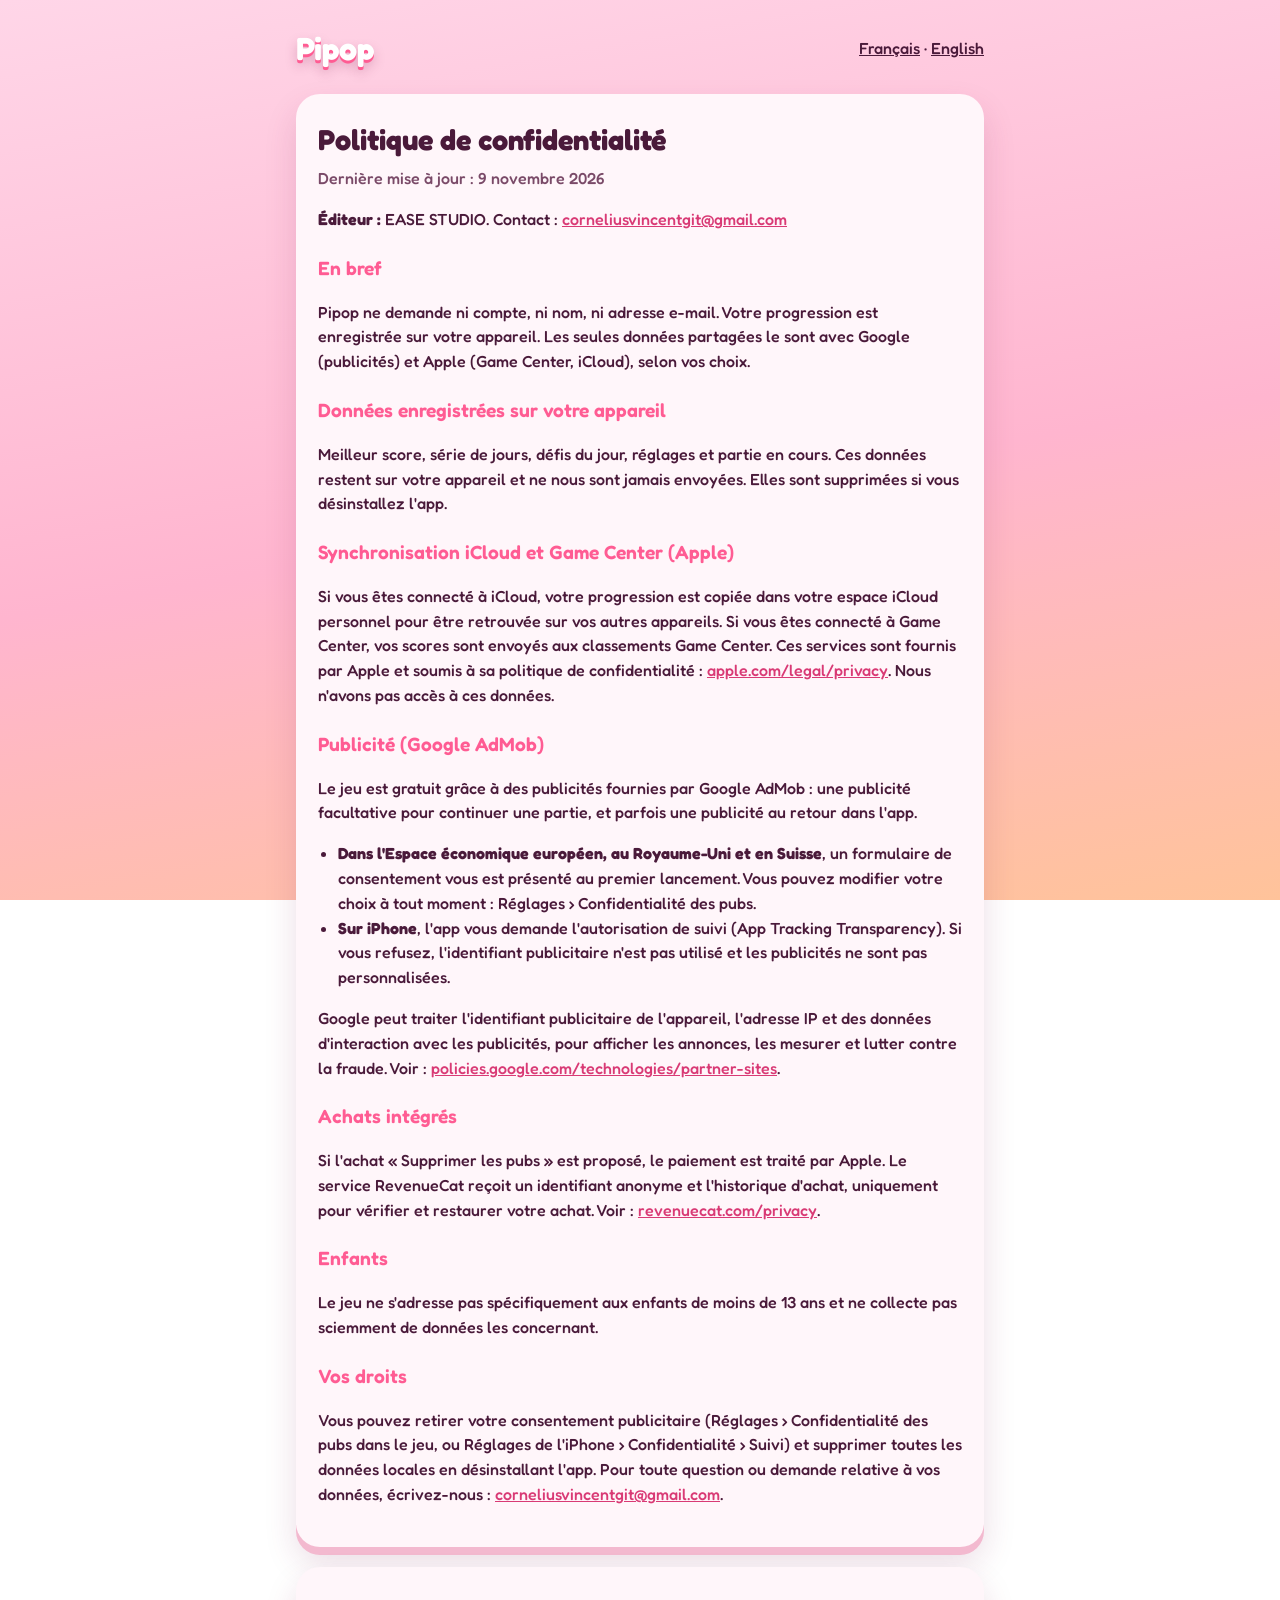
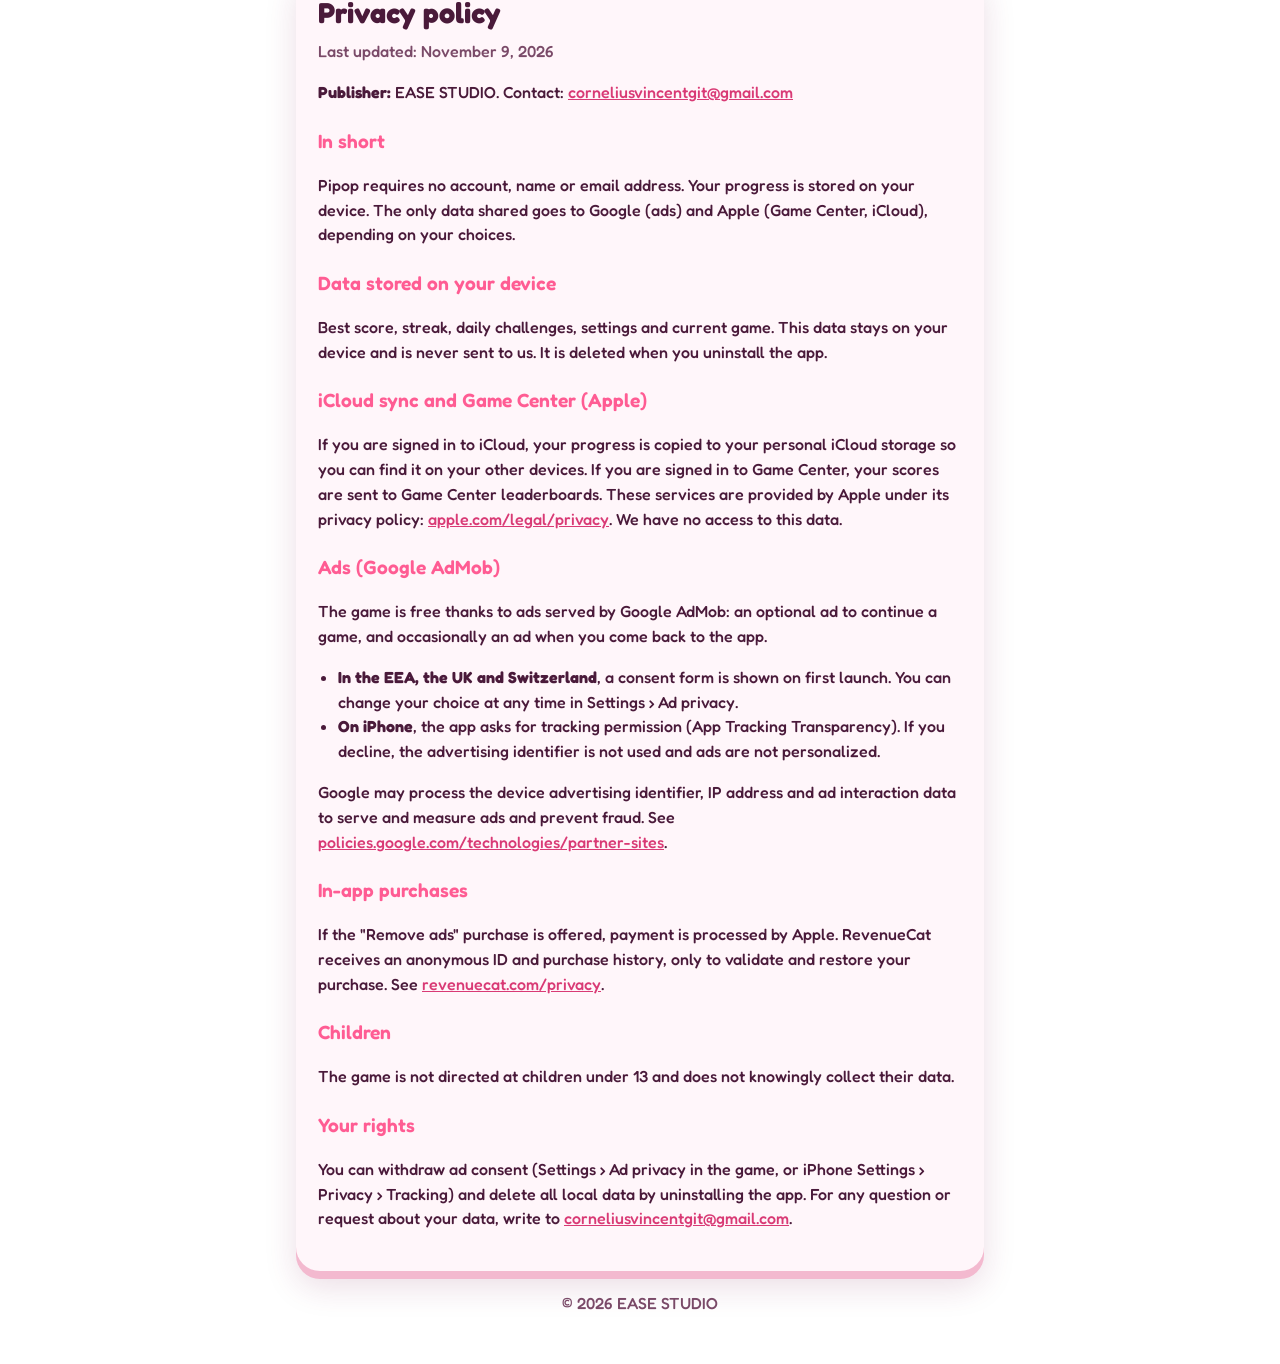
==== privacy.html @ 5be14065 "Pipop : politique de confidentialité et assistance" ====
<!doctype html>
<html lang="fr">
<head>
<meta charset="utf-8">
<meta name="viewport" content="width=device-width, initial-scale=1">
<title>Pipop : politique de confidentialité / Privacy policy</title>
<link rel="stylesheet" href="style.css">
</head>
<body>
<main>
  <header>
    <a class="logo" href="./">Pipop</a>
    <nav><a href="#fr">Français</a> · <a href="#en">English</a></nav>
  </header>

  <article id="fr" lang="fr">
    <h1>Politique de confidentialité</h1>
    <p class="meta">Dernière mise à jour : 9 novembre 2026</p>
    <p><strong>Éditeur :</strong> EASE STUDIO. Contact : <a href="mailto:corneliusvincentgit@gmail.com">corneliusvincentgit@gmail.com</a></p>

    <h2>En bref</h2>
    <p>Pipop ne demande ni compte, ni nom, ni adresse e-mail. Votre progression est enregistrée sur votre appareil. Les seules données partagées le sont avec Google (publicités) et Apple (Game Center, iCloud), selon vos choix.</p>

    <h2>Données enregistrées sur votre appareil</h2>
    <p>Meilleur score, série de jours, défis du jour, réglages et partie en cours. Ces données restent sur votre appareil et ne nous sont jamais envoyées. Elles sont supprimées si vous désinstallez l'app.</p>

    <h2>Synchronisation iCloud et Game Center (Apple)</h2>
    <p>Si vous êtes connecté à iCloud, votre progression est copiée dans votre espace iCloud personnel pour être retrouvée sur vos autres appareils. Si vous êtes connecté à Game Center, vos scores sont envoyés aux classements Game Center. Ces services sont fournis par Apple et soumis à sa politique de confidentialité : <a href="https://www.apple.com/legal/privacy/">apple.com/legal/privacy</a>. Nous n'avons pas accès à ces données.</p>

    <h2>Publicité (Google AdMob)</h2>
    <p>Le jeu est gratuit grâce à des publicités fournies par Google AdMob : une publicité facultative pour continuer une partie, et parfois une publicité au retour dans l'app.</p>
    <ul>
      <li><strong>Dans l'Espace économique européen, au Royaume-Uni et en Suisse</strong>, un formulaire de consentement vous est présenté au premier lancement. Vous pouvez modifier votre choix à tout moment : Réglages › Confidentialité des pubs.</li>
      <li><strong>Sur iPhone</strong>, l'app vous demande l'autorisation de suivi (App Tracking Transparency). Si vous refusez, l'identifiant publicitaire n'est pas utilisé et les publicités ne sont pas personnalisées.</li>
    </ul>
    <p>Google peut traiter l'identifiant publicitaire de l'appareil, l'adresse IP et des données d'interaction avec les publicités, pour afficher les annonces, les mesurer et lutter contre la fraude. Voir : <a href="https://policies.google.com/technologies/partner-sites">policies.google.com/technologies/partner-sites</a>.</p>

    <h2>Achats intégrés</h2>
    <p>Si l'achat « Supprimer les pubs » est proposé, le paiement est traité par Apple. Le service RevenueCat reçoit un identifiant anonyme et l'historique d'achat, uniquement pour vérifier et restaurer votre achat. Voir : <a href="https://www.revenuecat.com/privacy">revenuecat.com/privacy</a>.</p>

    <h2>Enfants</h2>
    <p>Le jeu ne s'adresse pas spécifiquement aux enfants de moins de 13 ans et ne collecte pas sciemment de données les concernant.</p>

    <h2>Vos droits</h2>
    <p>Vous pouvez retirer votre consentement publicitaire (Réglages › Confidentialité des pubs dans le jeu, ou Réglages de l'iPhone › Confidentialité › Suivi) et supprimer toutes les données locales en désinstallant l'app. Pour toute question ou demande relative à vos données, écrivez-nous : <a href="mailto:corneliusvincentgit@gmail.com">corneliusvincentgit@gmail.com</a>.</p>
  </article>

  <article id="en" lang="en">
    <h1>Privacy policy</h1>
    <p class="meta">Last updated: November 9, 2026</p>
    <p><strong>Publisher:</strong> EASE STUDIO. Contact: <a href="mailto:corneliusvincentgit@gmail.com">corneliusvincentgit@gmail.com</a></p>

    <h2>In short</h2>
    <p>Pipop requires no account, name or email address. Your progress is stored on your device. The only data shared goes to Google (ads) and Apple (Game Center, iCloud), depending on your choices.</p>

    <h2>Data stored on your device</h2>
    <p>Best score, streak, daily challenges, settings and current game. This data stays on your device and is never sent to us. It is deleted when you uninstall the app.</p>

    <h2>iCloud sync and Game Center (Apple)</h2>
    <p>If you are signed in to iCloud, your progress is copied to your personal iCloud storage so you can find it on your other devices. If you are signed in to Game Center, your scores are sent to Game Center leaderboards. These services are provided by Apple under its privacy policy: <a href="https://www.apple.com/legal/privacy/">apple.com/legal/privacy</a>. We have no access to this data.</p>

    <h2>Ads (Google AdMob)</h2>
    <p>The game is free thanks to ads served by Google AdMob: an optional ad to continue a game, and occasionally an ad when you come back to the app.</p>
    <ul>
      <li><strong>In the EEA, the UK and Switzerland</strong>, a consent form is shown on first launch. You can change your choice at any time in Settings › Ad privacy.</li>
      <li><strong>On iPhone</strong>, the app asks for tracking permission (App Tracking Transparency). If you decline, the advertising identifier is not used and ads are not personalized.</li>
    </ul>
    <p>Google may process the device advertising identifier, IP address and ad interaction data to serve and measure ads and prevent fraud. See <a href="https://policies.google.com/technologies/partner-sites">policies.google.com/technologies/partner-sites</a>.</p>

    <h2>In-app purchases</h2>
    <p>If the "Remove ads" purchase is offered, payment is processed by Apple. RevenueCat receives an anonymous ID and purchase history, only to validate and restore your purchase. See <a href="https://www.revenuecat.com/privacy">revenuecat.com/privacy</a>.</p>

    <h2>Children</h2>
    <p>The game is not directed at children under 13 and does not knowingly collect their data.</p>

    <h2>Your rights</h2>
    <p>You can withdraw ad consent (Settings › Ad privacy in the game, or iPhone Settings › Privacy › Tracking) and delete all local data by uninstalling the app. For any question or request about your data, write to <a href="mailto:corneliusvincentgit@gmail.com">corneliusvincentgit@gmail.com</a>.</p>
  </article>
  <footer>© 2026 EASE STUDIO</footer>
</main>
</body>
</html>
---- style.css ----
@import url('https://fonts.googleapis.com/css2?family=Fredoka:wght@500;600;700&display=swap');

:root {
  --ink: #4a1a3a;
  --soft: #7a4a68;
  --pink: #ff5c93;
  --card: #fff6fa;
}
* { box-sizing: border-box; }
body {
  margin: 0;
  font-family: 'Fredoka', system-ui, sans-serif;
  font-weight: 500;
  color: var(--ink);
  background: linear-gradient(170deg, #ffd6e8 0%, #ffb5cf 55%, #ffc39a 100%) fixed;
  line-height: 1.55;
}
main { max-width: 720px; margin: 0 auto; padding: 24px 16px 48px; }
header { display: flex; justify-content: space-between; align-items: center; gap: 12px; flex-wrap: wrap; margin-bottom: 20px; }
.logo { font-size: 2rem; font-weight: 700; color: #fff; text-decoration: none; text-shadow: 0 3px 0 var(--pink), 0 6px 12px rgba(122, 30, 80, 0.25); }
nav a { color: var(--ink); }
article { background: var(--card); border-radius: 24px; padding: 24px 22px; margin-bottom: 20px; box-shadow: 0 8px 0 #f3b9cf, 0 16px 32px rgba(122, 30, 80, 0.15); }
h1 { margin: 0 0 4px; font-weight: 700; font-size: 1.8rem; }
h2 { font-weight: 600; font-size: 1.2rem; margin: 22px 0 6px; color: var(--pink); }
.meta { color: var(--soft); margin-top: 0; }
a { color: #d93a75; overflow-wrap: anywhere; }
ul { padding-left: 20px; }
footer { text-align: center; color: var(--soft); }
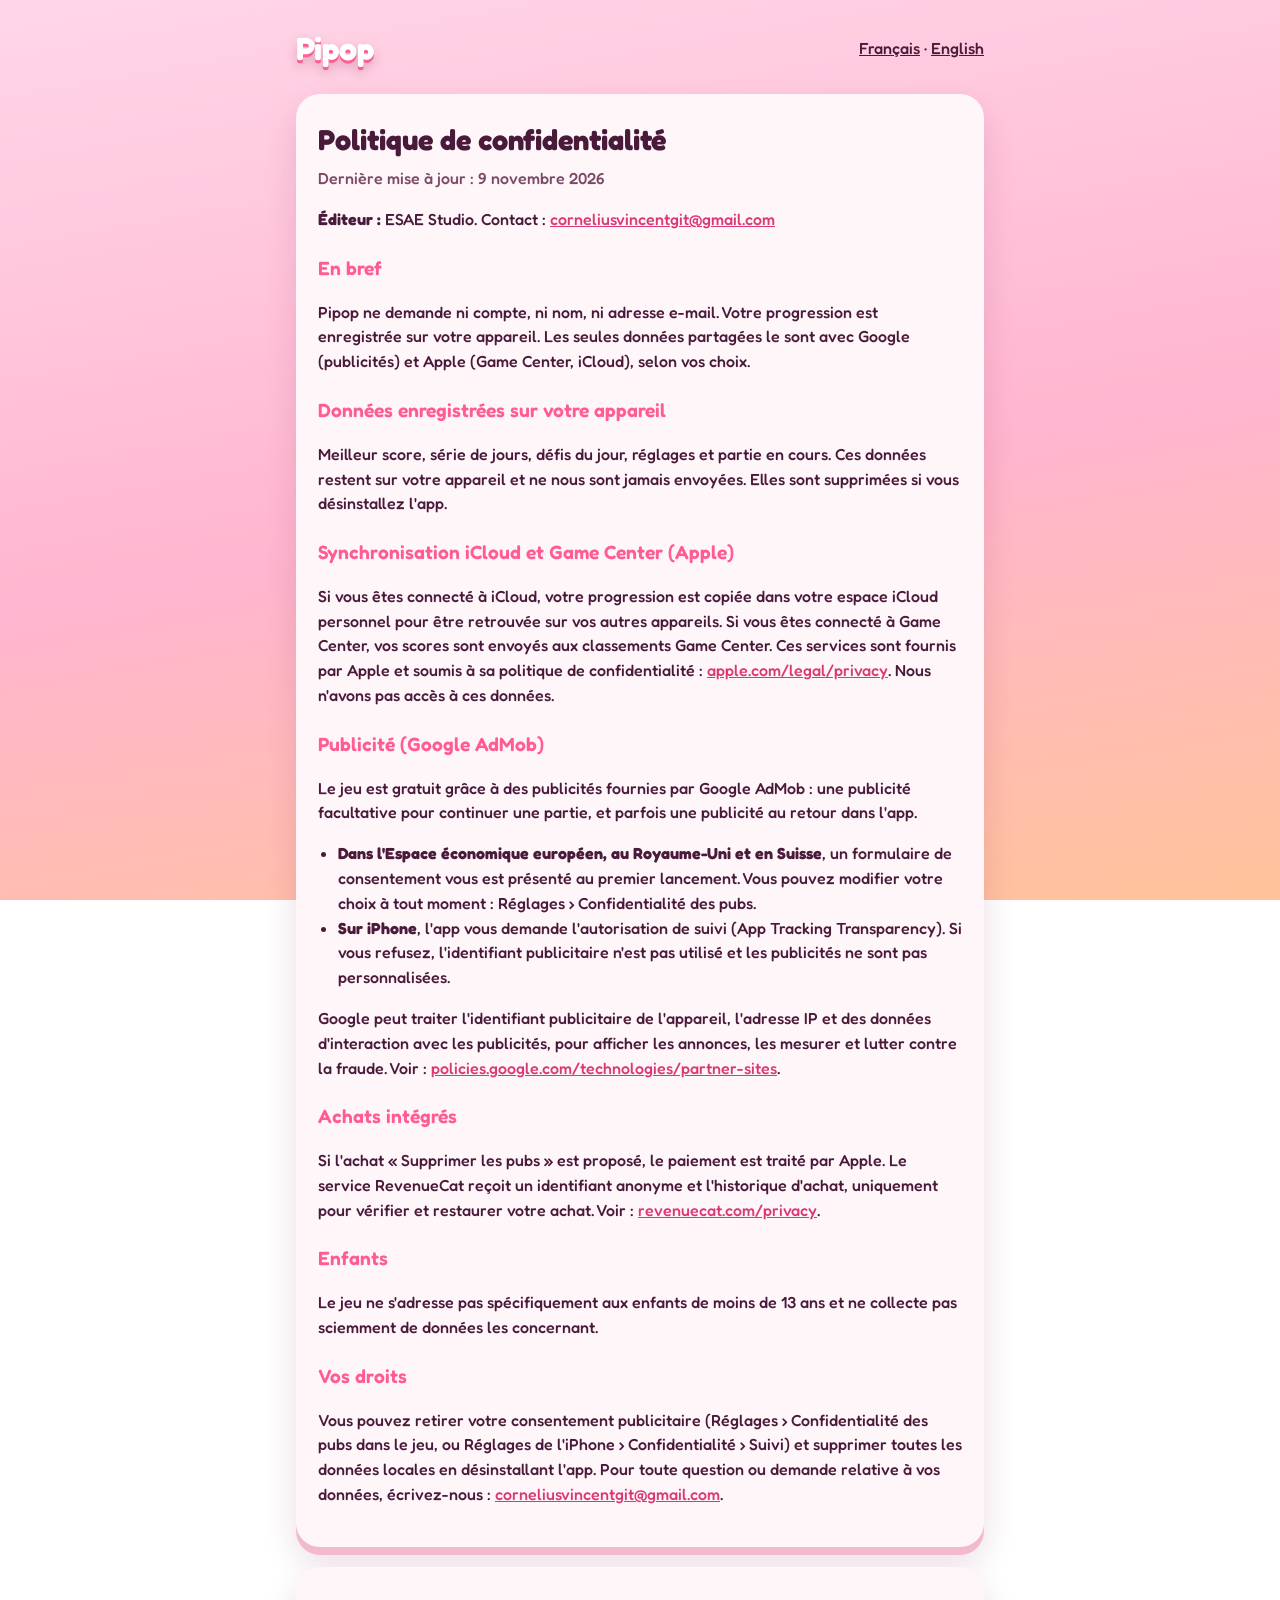
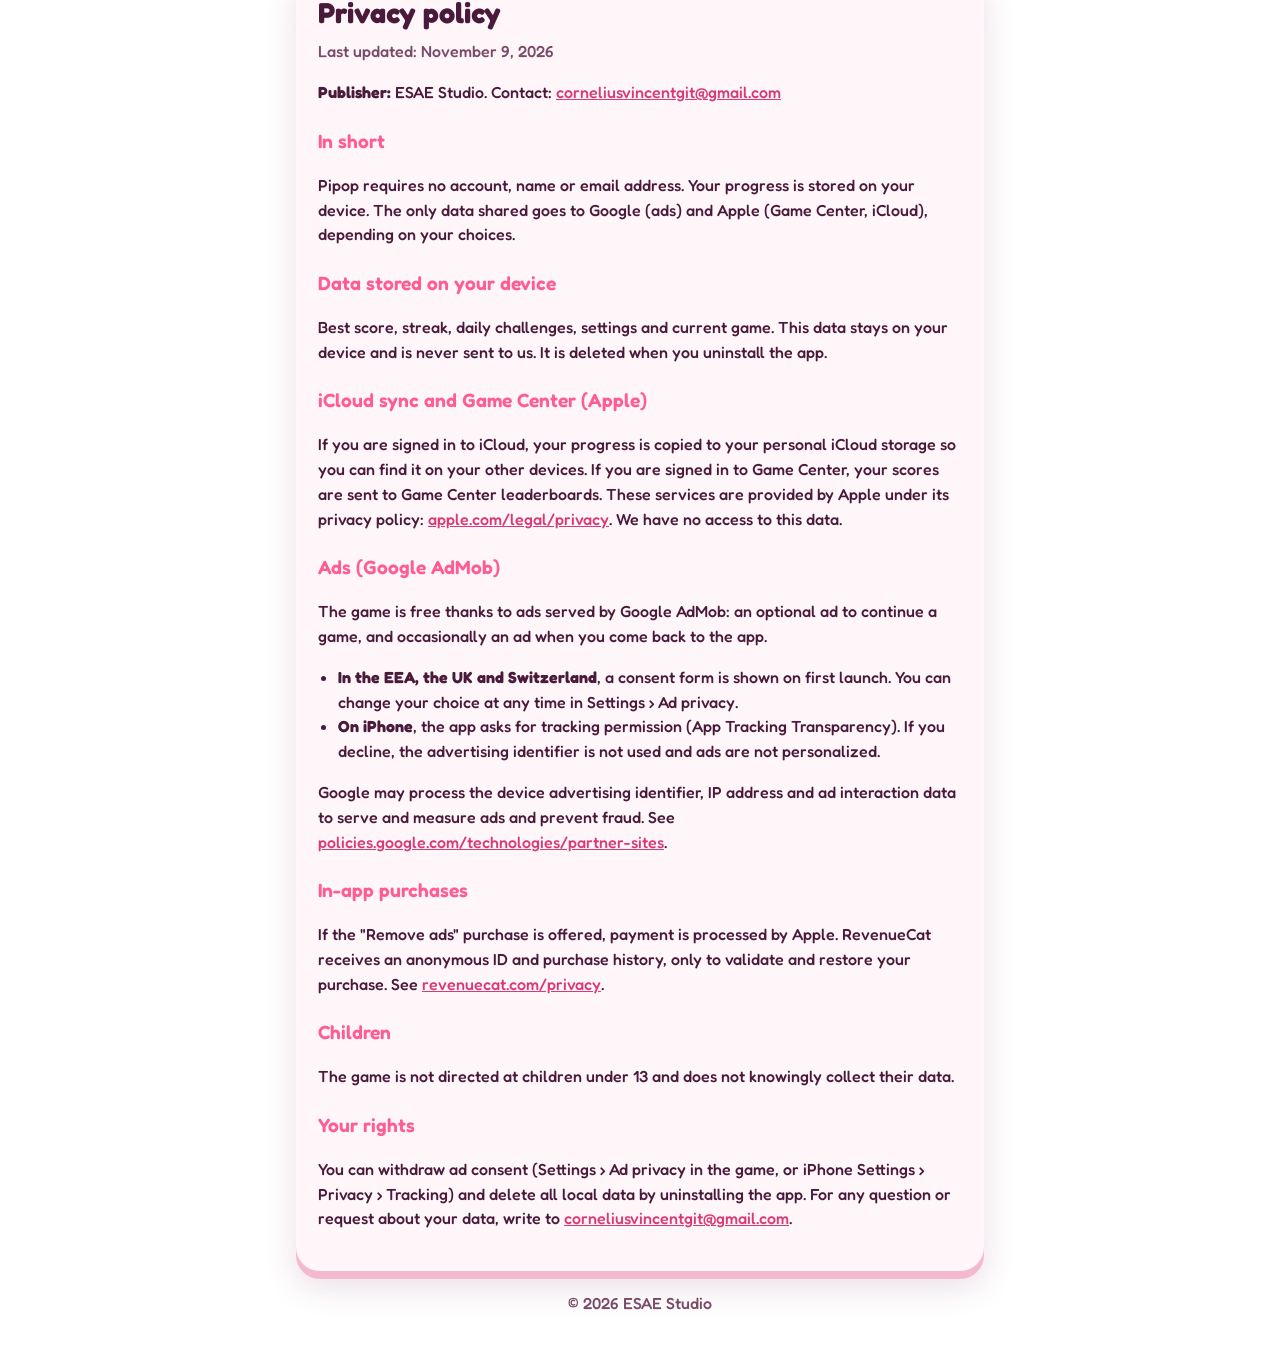
==== commit 26128ed6: "Nom de l'éditeur : ESAE Studio" ====
--- a/privacy.html
+++ b/privacy.html
@@ -16,7 +16,7 @@
   <article id="fr" lang="fr">
     <h1>Politique de confidentialité</h1>
     <p class="meta">Dernière mise à jour : 9 novembre 2026</p>
-    <p><strong>Éditeur :</strong> EASE STUDIO. Contact : <a href="mailto:corneliusvincentgit@gmail.com">corneliusvincentgit@gmail.com</a></p>
+    <p><strong>Éditeur :</strong> ESAE Studio. Contact : <a href="mailto:corneliusvincentgit@gmail.com">corneliusvincentgit@gmail.com</a></p>
 
     <h2>En bref</h2>
     <p>Pipop ne demande ni compte, ni nom, ni adresse e-mail. Votre progression est enregistrée sur votre appareil. Les seules données partagées le sont avec Google (publicités) et Apple (Game Center, iCloud), selon vos choix.</p>
@@ -48,7 +48,7 @@
   <article id="en" lang="en">
     <h1>Privacy policy</h1>
     <p class="meta">Last updated: November 9, 2026</p>
-    <p><strong>Publisher:</strong> EASE STUDIO. Contact: <a href="mailto:corneliusvincentgit@gmail.com">corneliusvincentgit@gmail.com</a></p>
+    <p><strong>Publisher:</strong> ESAE Studio. Contact: <a href="mailto:corneliusvincentgit@gmail.com">corneliusvincentgit@gmail.com</a></p>
 
     <h2>In short</h2>
     <p>Pipop requires no account, name or email address. Your progress is stored on your device. The only data shared goes to Google (ads) and Apple (Game Center, iCloud), depending on your choices.</p>
@@ -76,7 +76,7 @@
     <h2>Your rights</h2>
     <p>You can withdraw ad consent (Settings › Ad privacy in the game, or iPhone Settings › Privacy › Tracking) and delete all local data by uninstalling the app. For any question or request about your data, write to <a href="mailto:corneliusvincentgit@gmail.com">corneliusvincentgit@gmail.com</a>.</p>
   </article>
-  <footer>© 2026 EASE STUDIO</footer>
+  <footer>© 2026 ESAE Studio</footer>
 </main>
 </body>
 </html>
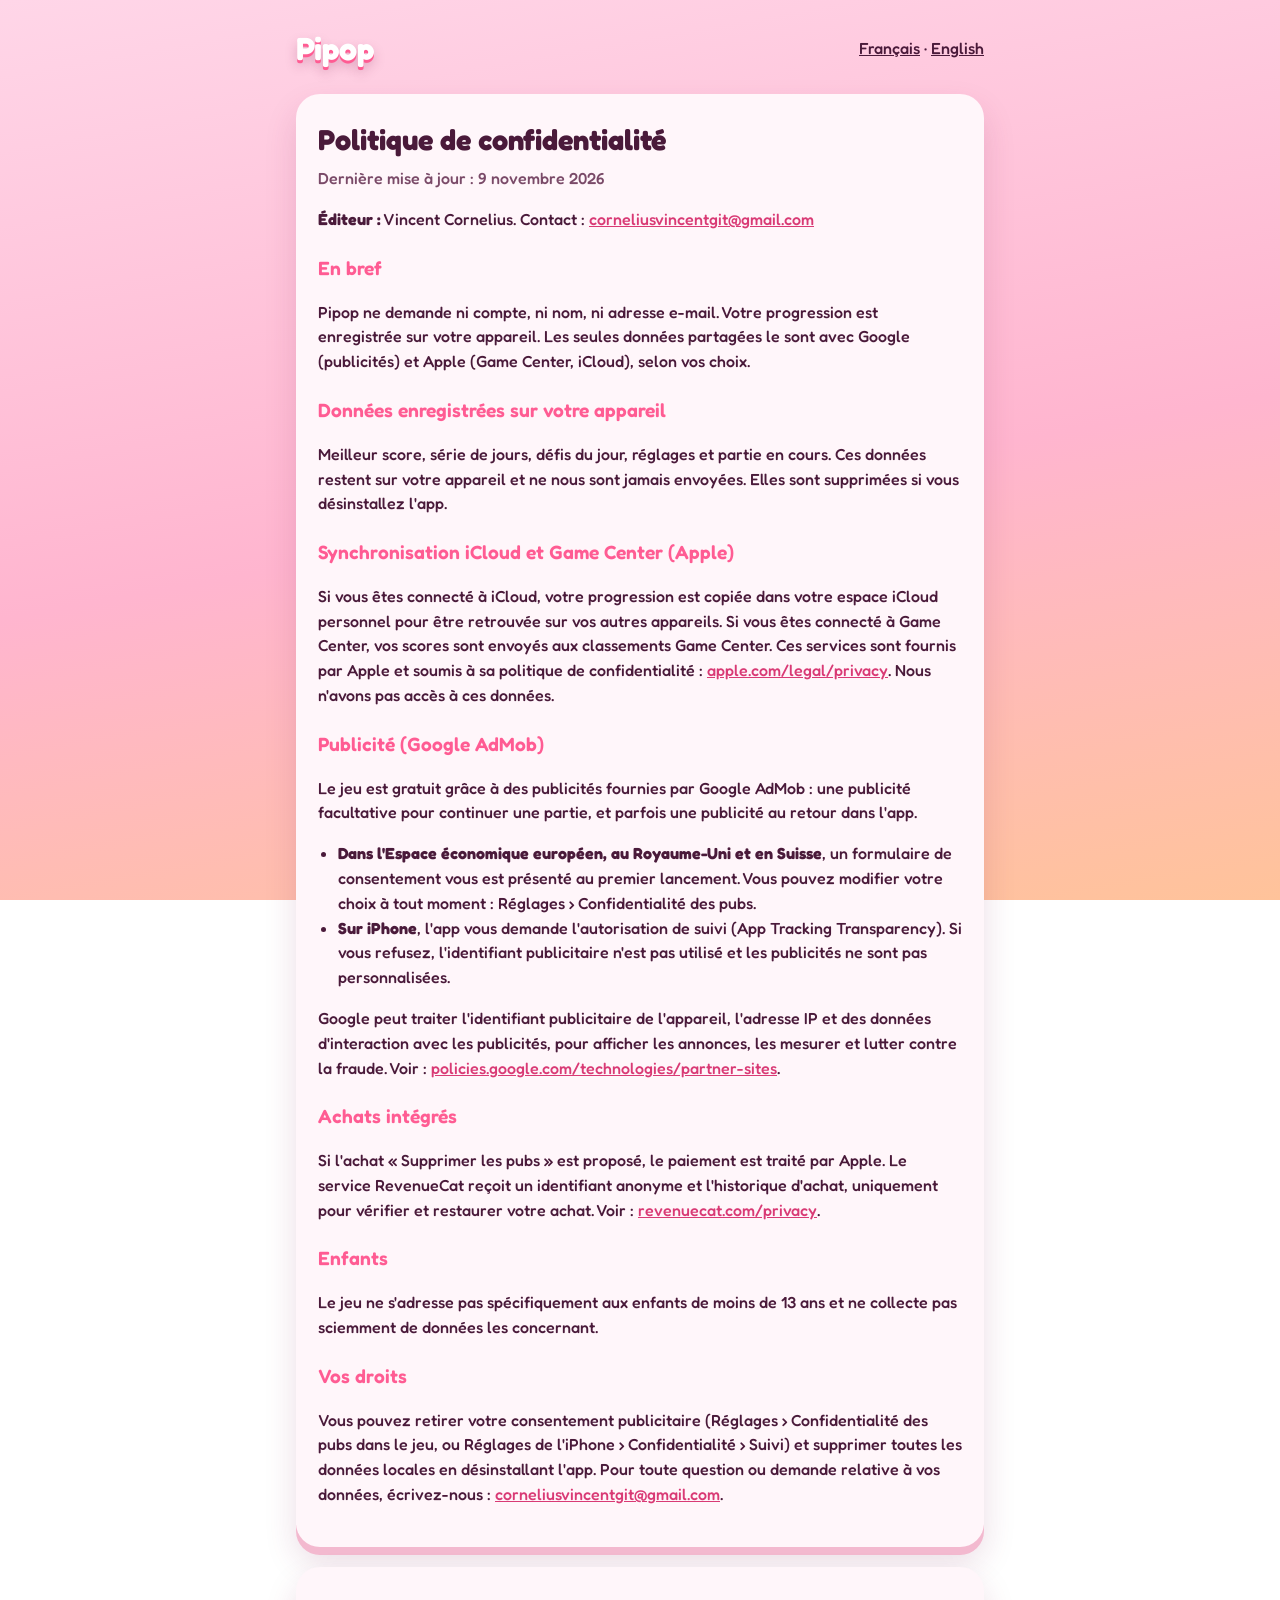
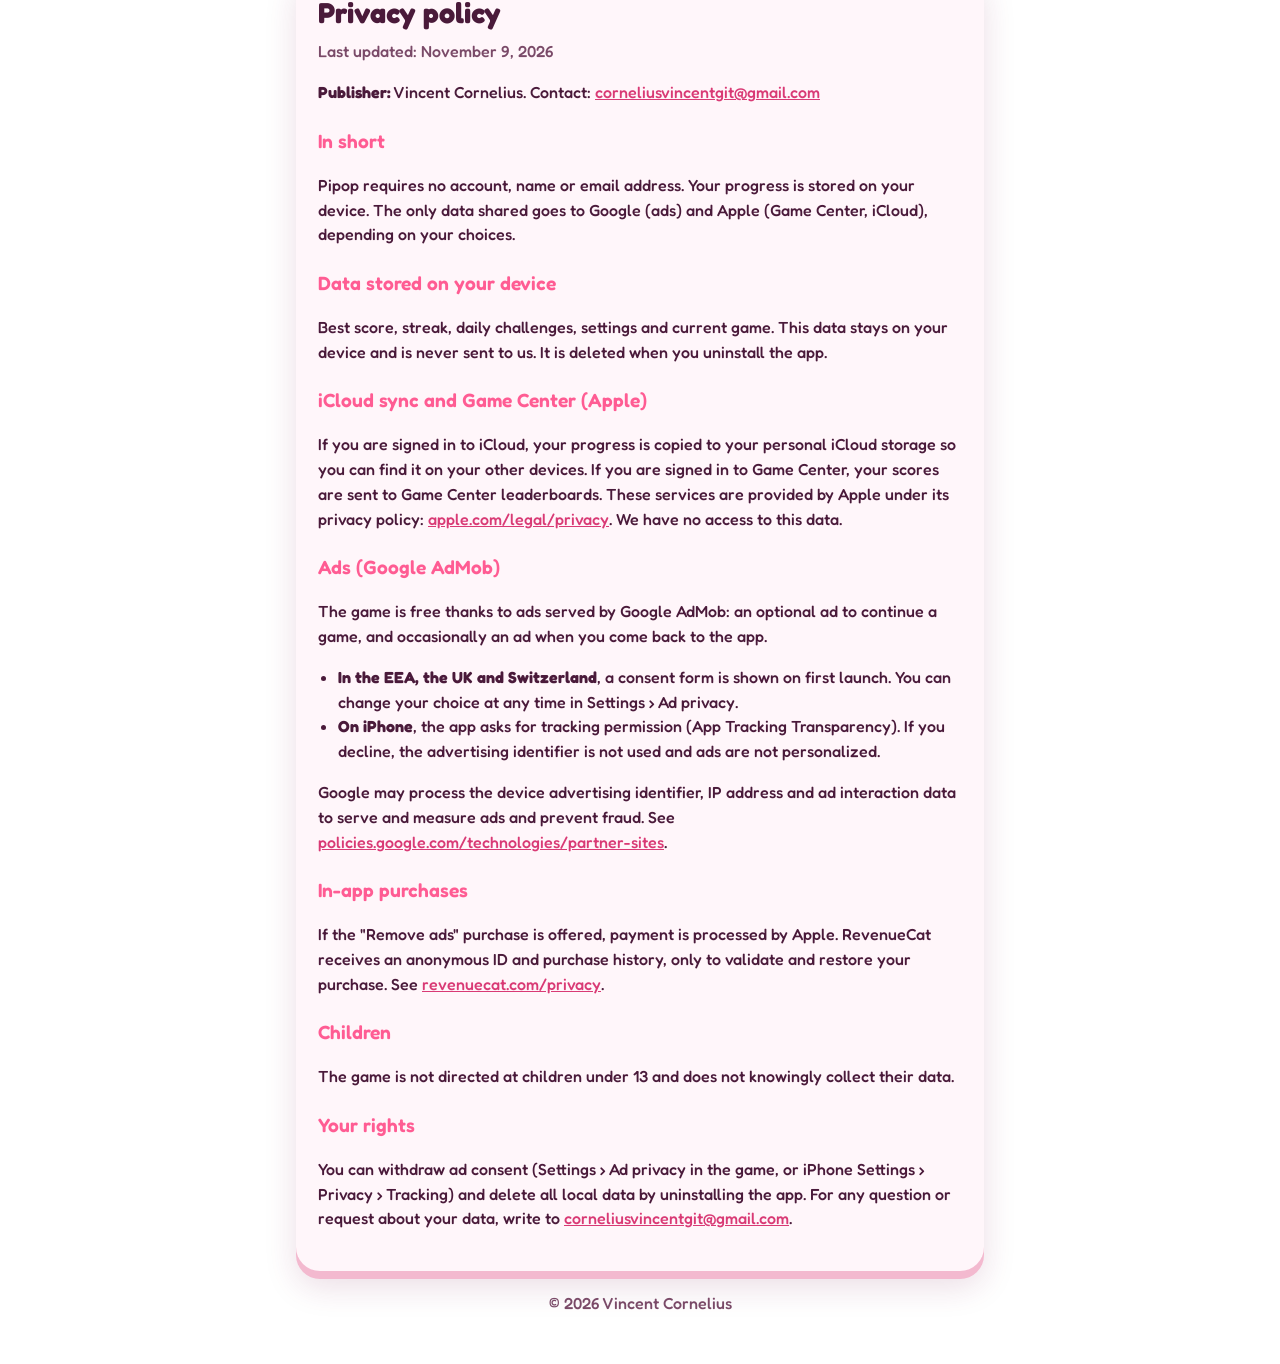
==== commit 4bb5db7a: "Éditeur : Vincent Cornelius" ====
--- a/privacy.html
+++ b/privacy.html
@@ -16,7 +16,7 @@
   <article id="fr" lang="fr">
     <h1>Politique de confidentialité</h1>
     <p class="meta">Dernière mise à jour : 9 novembre 2026</p>
-    <p><strong>Éditeur :</strong> ESAE Studio. Contact : <a href="mailto:corneliusvincentgit@gmail.com">corneliusvincentgit@gmail.com</a></p>
+    <p><strong>Éditeur :</strong> Vincent Cornelius. Contact : <a href="mailto:corneliusvincentgit@gmail.com">corneliusvincentgit@gmail.com</a></p>
 
     <h2>En bref</h2>
     <p>Pipop ne demande ni compte, ni nom, ni adresse e-mail. Votre progression est enregistrée sur votre appareil. Les seules données partagées le sont avec Google (publicités) et Apple (Game Center, iCloud), selon vos choix.</p>
@@ -48,7 +48,7 @@
   <article id="en" lang="en">
     <h1>Privacy policy</h1>
     <p class="meta">Last updated: November 9, 2026</p>
-    <p><strong>Publisher:</strong> ESAE Studio. Contact: <a href="mailto:corneliusvincentgit@gmail.com">corneliusvincentgit@gmail.com</a></p>
+    <p><strong>Publisher:</strong> Vincent Cornelius. Contact: <a href="mailto:corneliusvincentgit@gmail.com">corneliusvincentgit@gmail.com</a></p>
 
     <h2>In short</h2>
     <p>Pipop requires no account, name or email address. Your progress is stored on your device. The only data shared goes to Google (ads) and Apple (Game Center, iCloud), depending on your choices.</p>
@@ -76,7 +76,7 @@
     <h2>Your rights</h2>
     <p>You can withdraw ad consent (Settings › Ad privacy in the game, or iPhone Settings › Privacy › Tracking) and delete all local data by uninstalling the app. For any question or request about your data, write to <a href="mailto:corneliusvincentgit@gmail.com">corneliusvincentgit@gmail.com</a>.</p>
   </article>
-  <footer>© 2026 ESAE Studio</footer>
+  <footer>© 2026 Vincent Cornelius</footer>
 </main>
 </body>
 </html>
